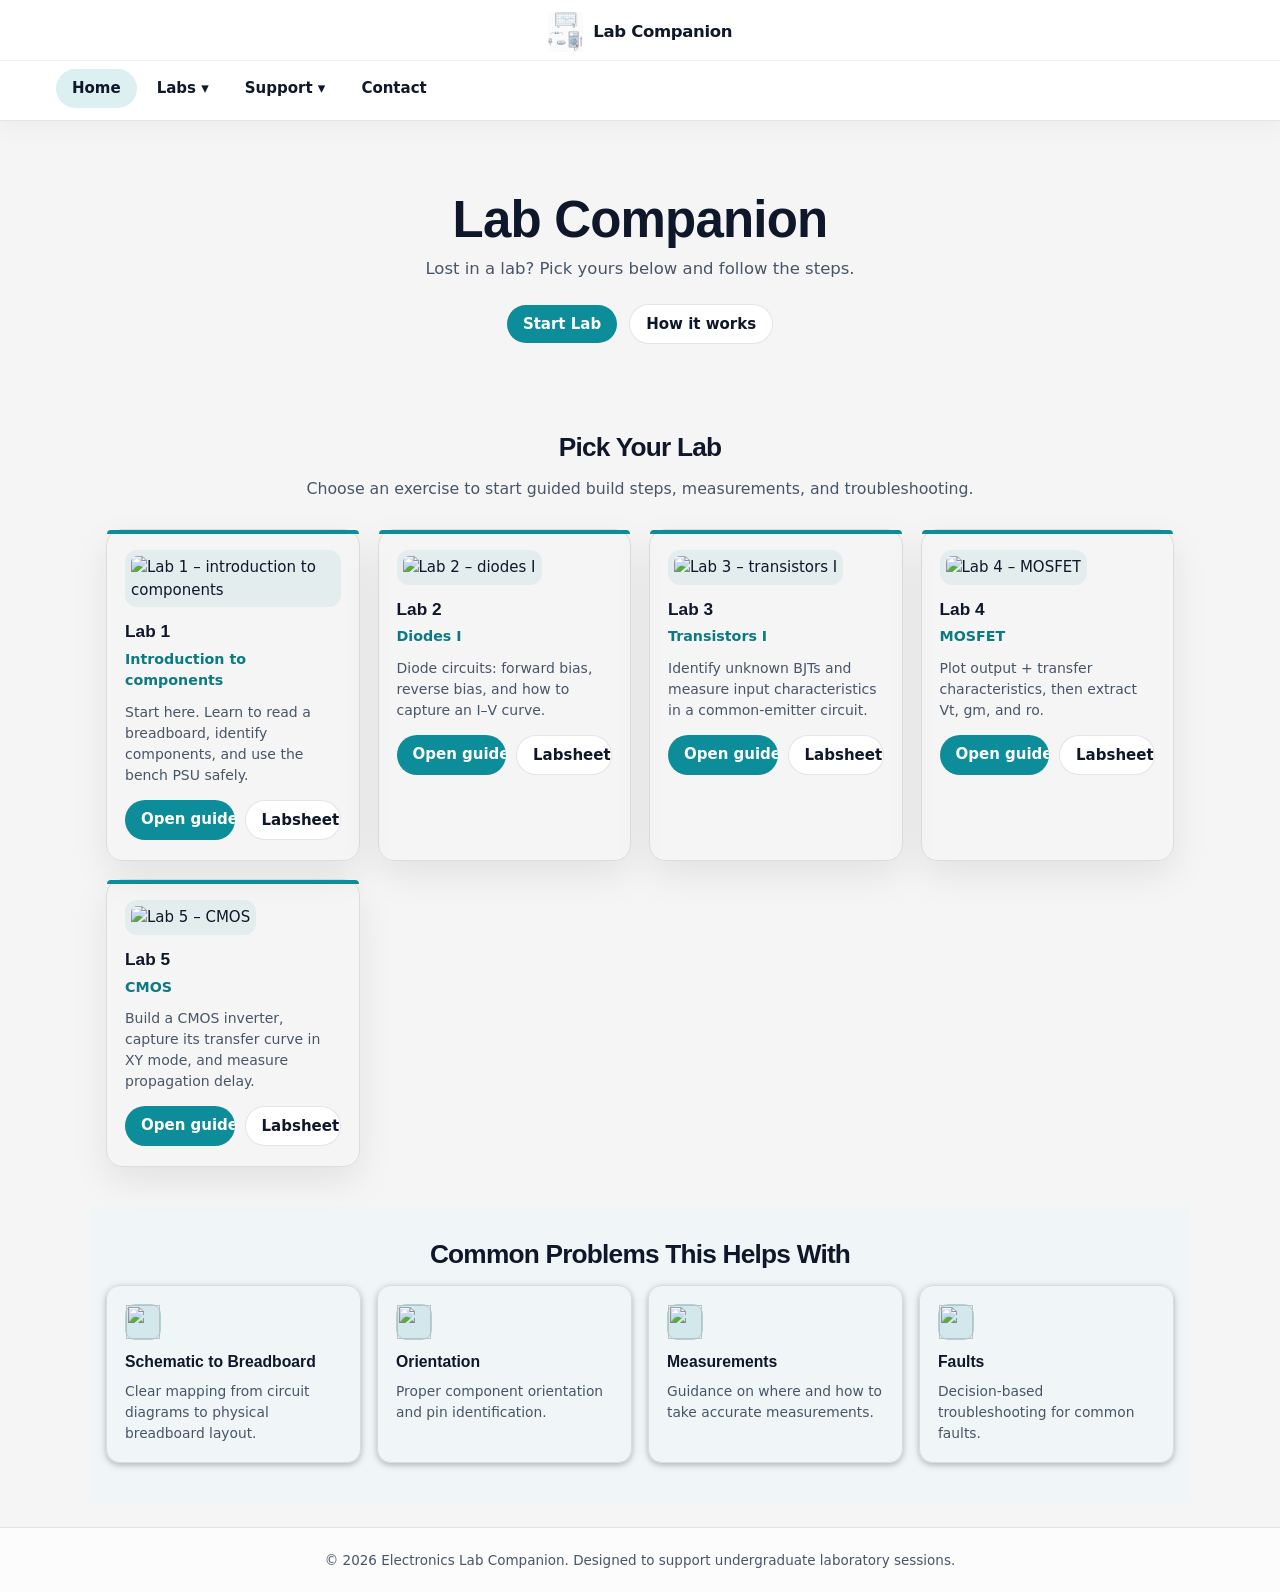
==== index.html @ 5fd256ff "Rename ColHomePage.html to index.html" ====
﻿<!DOCTYPE html>
<html lang="en">
<head>
  <meta charset="UTF-8" />
  <meta name="viewport" content="width=device-width, initial-scale=1.0" />
  <title>Lab Companion</title>

  <link rel="stylesheet" href="https://www.w3schools.com/w3css/4/w3.css" />
  <link rel="stylesheet" href="styles.css" />
</head>
<body>

  <header class="w3-bar header-bar">
    <div class="header-top">
      <a href="ColHomePage.html" class="logo-wrap" aria-label="Go to homepage">
        <img src="logo.png" alt="Lab Companion logo" class="logo-img" />
        <span class="logo-label">Lab Companion</span>
      </a>
    </div>

    <div class="header-bottom">
      <nav class="header-nav" aria-label="Primary navigation">
        <a href="ColHomePage.html" class="w3-button nav-link active">Home</a>
        <div class="w3-dropdown-hover">
          <button type="button" class="w3-button labs-dropdown-trigger">
            Labs ▾
          </button>
          <div class="w3-dropdown-content w3-bar-block w3-white labs-dropdown-menu">
            <a href="Lab1.html" class="w3-bar-item w3-button">Lab 1 – Introduction to components</a>
            <a href="Lab2.html" class="w3-bar-item w3-button">Lab 2 – Diodes I</a>
            <a href="Lab3.html" class="w3-bar-item w3-button">Lab 3 – Transistors I</a>
            <a href="Lab4.html" class="w3-bar-item w3-button">Lab 4 – MOSFET</a>
            <a href="Lab5.html" class="w3-bar-item w3-button">Lab 5 – CMOS</a>
          </div>
        </div>
        <div class="w3-dropdown-hover">
          <button type="button" class="w3-button labs-dropdown-trigger">
            Support ▾
          </button>
          <div class="w3-dropdown-content w3-bar-block w3-white labs-dropdown-menu">
            <a href="Troubleshoot.html" class="w3-bar-item w3-button">Troubleshoot</a>
            <a href="HowItWorks.html" class="w3-bar-item w3-button">How It Works</a>
            <a href="Support.html#faqs" class="w3-bar-item w3-button">FAQs</a>
          </div>
        </div>
        <a href="ContactFeedback.html" class="w3-button nav-link">Contact</a>
      </nav>
    </div>
  </header>

  <section class="w3-container hero-premium">
    <h1 class="hero-title">Lab Companion</h1>
    <p class="hero-tagline">Lost in a lab? Pick yours below and follow the steps.</p>

    <p class="hero-buttons">
      <a href="#pick-labs" class="w3-button btn-start-lab">Start Lab</a>
      <a href="HowItWorks.html" class="w3-button btn-how-it-works">How it works</a>
    </p>
  </section>

  <section id="pick-labs" class="w3-container section-pick-lab">
    <h2 class="section-title">Pick Your Lab</h2>
    <p class="section-subheading">
      Choose an exercise to start guided build steps, measurements, and troubleshooting.
    </p>

    <div class="lab-grid">
      <div class="w3-card lab-card">
        <a href="Lab1.html" class="lab-card-mainlink" aria-label="Open Lab 1 page">
          <span class="lab-icon" aria-hidden="true">
            <img src="images/lab1.png" alt="Lab 1 – introduction to components" />
          </span>
          <h3 class="lab-card-title">Lab 1</h3>
          <p class="lab-card-subtitle">Introduction to components</p>
          <p class="lab-card-desc">
            Start here. Learn to read a breadboard, identify components, and use the bench PSU safely.
          </p>
        </a>
        <div class="lab-card-links" aria-label="Lab 1 links">
          <a class="w3-button btn-start-lab lab-card-btn" href="Lab1.html">Open guide</a>
          <a class="w3-button btn-how-it-works lab-card-btn" href="Lab%201%20-%20Introduction%20to%20components%20v2.docx" target="_blank" rel="noopener">Labsheet</a>
        </div>
      </div>

      <div class="w3-card lab-card">
        <a href="Lab2.html" class="lab-card-mainlink" aria-label="Open Lab 2 page">
          <span class="lab-icon" aria-hidden="true">
            <img src="images/lab2.png" alt="Lab 2 – diodes I" />
          </span>
          <h3 class="lab-card-title">Lab 2</h3>
          <p class="lab-card-subtitle">Diodes I</p>
          <p class="lab-card-desc">
            Diode circuits: forward bias, reverse bias, and how to capture an I–V curve.
          </p>
        </a>
        <div class="lab-card-links" aria-label="Lab 2 links">
          <a class="w3-button btn-start-lab lab-card-btn" href="Lab2.html">Open guide</a>
          <a class="w3-button btn-how-it-works lab-card-btn" href="lab%202%20%20-%20Diodes%20I_v2.docx" target="_blank" rel="noopener">Labsheet</a>
        </div>
      </div>

      <div class="w3-card lab-card">
        <a href="Lab3.html" class="lab-card-mainlink" aria-label="Open Lab 3 page">
          <span class="lab-icon" aria-hidden="true">
            <img src="images/lab3.png" alt="Lab 3 – transistors I" />
          </span>
          <h3 class="lab-card-title">Lab 3</h3>
          <p class="lab-card-subtitle">Transistors I</p>
          <p class="lab-card-desc">
            Identify unknown BJTs and measure input characteristics in a common-emitter circuit.
          </p>
        </a>
        <div class="lab-card-links" aria-label="Lab 3 links">
          <a class="w3-button btn-start-lab lab-card-btn" href="Lab3.html">Open guide</a>
          <a class="w3-button btn-how-it-works lab-card-btn" href="Lab%206%20-%20Transistors%20I_v2.docx" target="_blank" rel="noopener">Labsheet</a>
        </div>
      </div>

      <div class="w3-card lab-card">
        <a href="Lab4.html" class="lab-card-mainlink" aria-label="Open Lab 4 page">
          <span class="lab-icon" aria-hidden="true">
            <img src="images/lab4.png" alt="Lab 4 – MOSFET" />
          </span>
          <h3 class="lab-card-title">Lab 4</h3>
          <p class="lab-card-subtitle">MOSFET</p>
          <p class="lab-card-desc">
            Plot output + transfer characteristics, then extract Vt, gm, and ro.
          </p>
        </a>
        <div class="lab-card-links" aria-label="Lab 4 links">
          <a class="w3-button btn-start-lab lab-card-btn" href="Lab4.html">Open guide</a>
          <a class="w3-button btn-how-it-works lab-card-btn" href="Lab%208%20-%20MOSFET%20v2%20student.docx" target="_blank" rel="noopener">Labsheet</a>
        </div>
      </div>

      <div class="w3-card lab-card">
        <a href="Lab5.html" class="lab-card-mainlink" aria-label="Open Lab 5 page">
          <span class="lab-icon" aria-hidden="true">
            <img src="images/lab5.png" alt="Lab 5 – CMOS" />
          </span>
          <h3 class="lab-card-title">Lab 5</h3>
          <p class="lab-card-subtitle">CMOS</p>
          <p class="lab-card-desc">
            Build a CMOS inverter, capture its transfer curve in XY mode, and measure propagation delay.
          </p>
        </a>
        <div class="lab-card-links" aria-label="Lab 5 links">
          <a class="w3-button btn-start-lab lab-card-btn" href="Lab5.html">Open guide</a>
          <a class="w3-button btn-how-it-works lab-card-btn" href="Week%2027%20-%20CMOS%20updated%20by%20Jarede%20(1).docx" target="_blank" rel="noopener">Labsheet</a>
        </div>
      </div>
    </div>
  </section>

  <section class="w3-container section-common-problems">
    <h2 class="section-title">Common Problems This Helps With</h2>

    <div class="problems-grid">
      <div class="w3-card problem-card">
        <span class="problem-icon" aria-hidden="true">
          <img src="images/problem-icons/schematic.png" alt="" />
        </span>
        <h3 class="problem-card-title">Schematic to Breadboard</h3>
        <p class="problem-card-desc">
          Clear mapping from circuit diagrams to physical breadboard layout.
        </p>
      </div>

      <div class="w3-card problem-card">
        <span class="problem-icon" aria-hidden="true">
          <img src="images/problem-icons/orientation.png" alt="" />
        </span>
        <h3 class="problem-card-title">Orientation</h3>
        <p class="problem-card-desc">
          Proper component orientation and pin identification.
        </p>
      </div>

      <div class="w3-card problem-card">
        <span class="problem-icon" aria-hidden="true">
          <img src="images/problem-icons/measurements.png" alt="" />
        </span>
        <h3 class="problem-card-title">Measurements</h3>
        <p class="problem-card-desc">
          Guidance on where and how to take accurate measurements.
        </p>
      </div>

      <div class="w3-card problem-card">
        <span class="problem-icon" aria-hidden="true">
          <img src="images/problem-icons/faults.png" alt="" />
        </span>
        <h3 class="problem-card-title">Faults</h3>
        <p class="problem-card-desc">
          Decision-based troubleshooting for common faults.
        </p>
      </div>
    </div>
  </section>

  <footer class="site-footer">
    <p class="footer-text">© 2026 Electronics Lab Companion. Designed to support undergraduate laboratory sessions.</p>
  </footer>

  <script src="nav-dropdowns.js"></script>
</body>
</html>
---- styles.css ----
/* =========================
   Theme & base
   ========================= */

:root{
  --bg: #f5f5f5;
  --surface: #ffffff;
  --surface-2: #f0f5f7;
  --text: #0f172a;
  --muted: #475569;
  --accent: #0d8c99;
  --accent-dark: #0b7a85;
  --border: rgba(2, 6, 23, 0.10);
  --shadow: 0 14px 36px rgba(2, 6, 23, 0.08);
}

*,
*::before,
*::after{ box-sizing: border-box; }

html{ scroll-behavior: smooth; }

body{
  margin: 0;
  min-height: 100vh;
  font-family: system-ui, -apple-system, "Segoe UI", Roboto, Ubuntu, "Helvetica Neue", Arial, sans-serif;
  background: var(--bg);
  color: var(--text);
  line-height: 1.5;
}

/* =========================
   Typography: keep headings bold, flatten inline emphasis
   ========================= */

/* Many pages use <strong> for inline emphasis inside body text.
   Flatten that emphasis site-wide so only headings/titles read bold. */
:where(main, footer, .hero-premium, .section-pick-lab, .section-common-problems, .support-wrap, .troubleshoot-wrap, .feedback-wrap) :where(strong, b){
  font-weight: inherit;
}

a:focus,
button:focus{
  outline: 2px solid #0b7a85;
  outline-offset: 3px;
}

/* =========================
   Site header (all pages)
   ========================= */

.header-bar{
  position: sticky;
  top: 0;
  z-index: 50;
  overflow: visible;
  background: rgba(255,255,255,0.92);
  backdrop-filter: blur(10px);
  border-bottom: 1px solid var(--border);
  box-shadow: 0 8px 24px rgba(2, 6, 23, 0.04);
}

.header-top{
  display: flex;
  align-items: center;
  justify-content: center;
  padding: 12px 16px 8px;
  border-bottom: 1px solid rgba(2, 6, 23, 0.06);
}

.header-bottom{
  display: flex;
  flex-wrap: wrap;
  align-items: center;
  justify-content: space-between;
  gap: 10px 16px;
  padding: 8px 16px 12px;
  max-width: 1200px;
  margin: 0 auto;
  overflow: visible;
}

.logo-wrap{
  display: inline-flex;
  align-items: center;
  gap: 10px;
  text-decoration: none;
  color: inherit;
}

.logo-img{ height: 40px; width: auto; display: block; }
.logo-label{ font-weight: 800; font-size: 1.1rem; letter-spacing: -0.02em; }

.header-nav{
  display: flex;
  flex-wrap: wrap;
  align-items: center;
  gap: 4px;
}

/* W3.CSS makes dropdown wrappers static inside .w3-bar.
   Override so the menu can position relative to the trigger. */
.header-bar .header-nav .w3-dropdown-hover{
  position: relative !important;
  float: none !important;
}

.header-nav .w3-dropdown-hover .w3-dropdown-content{
  display: none !important; /* click-only dropdowns */
}

.header-nav .w3-dropdown-hover.is-open .w3-dropdown-content{
  display: block !important;
}

.header-nav .w3-dropdown-hover .labs-dropdown-menu,
.header-nav .w3-dropdown-hover .w3-dropdown-content.labs-dropdown-menu{
  top: calc(100% + 6px);
  left: 0;
  right: auto;
  z-index: 200;
  border-radius: 12px !important;
  overflow: hidden;
  box-shadow: var(--shadow) !important;
  border: 1px solid var(--border);
  min-width: 260px;
}

.nav-link{
  border-radius: 999px !important;
  font-weight: 650 !important;
}
.nav-link.active{
  background: rgba(13, 140, 153, 0.14) !important;
  color: var(--text) !important;
}

.labs-dropdown-trigger{
  border-radius: 999px !important;
  font-weight: 650 !important;
}

/* Auth buttons removed (Sign in / Register) */

/* Lab page contextual header */
.lab-page-nav{
  display: flex;
  flex-wrap: wrap;
  align-items: center;
  justify-content: space-between;
  gap: 12px 16px;
  width: 100%;
}

.back-to-labs{
  font-weight: 700;
  color: var(--accent-dark);
  text-decoration: none;
  border-radius: 999px;
  padding: 6px 12px;
  border: 1px solid rgba(13, 140, 153, 0.35);
  background: rgba(13, 140, 153, 0.08);
}
.back-to-labs:hover{ background: rgba(13, 140, 153, 0.14); }

.lab-context-nav{
  display: flex;
  flex-wrap: wrap;
  align-items: center;
  gap: 6px 10px;
  font-size: 0.95rem;
}
.lab-context-sep{ color: rgba(2, 6, 23, 0.35); user-select: none; }

.lab-context-link{
  color: var(--muted);
  text-decoration: none;
  font-weight: 650;
  padding: 4px 6px;
  border-radius: 8px;
}
.lab-context-link:hover{
  color: var(--text);
  background: rgba(2, 6, 23, 0.05);
}
.lab-context-link.active{ color: var(--accent-dark); font-weight: 800; }

/* =========================
   Lab pages (shared)
   ========================= */

.lab-page-wrap{
  max-width: 1100px;
  margin: 0 auto;
  padding: 20px 16px 48px;
}

.lab-header-bar{
  border-radius: 16px !important;
  box-shadow: var(--shadow) !important;
  border: 1px solid var(--border) !important;
  margin-bottom: 22px;
  overflow: hidden;
}

.lab-header-title{
  margin: 0 0 6px;
  font-size: 1.55rem;
  font-weight: 900;
  letter-spacing: -0.02em;
}
.lab-breadcrumb{ margin: 0 0 4px; color: var(--muted); font-size: 0.9rem; }

.lab-progress-track{
  height: 10px;
  border-radius: 999px;
  overflow: hidden;
  margin-top: 6px;
}
.lab-progress-fill{
  height: 100%;
  width: 0%;
  border-radius: 999px;
  background: linear-gradient(90deg, var(--accent), #34d399);
  transition: width 0.25s ease;
}

.lab-section-title{ margin-top: 0; font-size: 1.25rem; font-weight: 800; }
.lab-section-subtitle{ margin: -6px 0 14px; color: var(--muted); font-size: 0.95rem; }

.lab-mlo{
  margin-top: 6px;
  margin-bottom: 10px;
  font-size: 1rem;          /* match normal body text size */
  line-height: 1.5;
  color: var(--text);
}

.lab-two-col{ display: grid; grid-template-columns: 1fr 1fr; gap: 16px; }
@media (max-width: 800px){ .lab-two-col{ grid-template-columns: 1fr; } }

.checklist-option{
  display: flex;
  align-items: flex-start;
  gap: 10px;
  cursor: pointer;
  font-weight: 500;
}
.checklist-option input{ margin-top: 4px; flex-shrink: 0; }

.progress-check{
  display: flex;
  align-items: flex-start;
  gap: 10px;
  margin-top: 14px;
  font-weight: 650;
  cursor: pointer;
}

.lab-video-item{
  cursor: pointer;
  border: 1px dashed rgba(2, 6, 23, 0.20);
  border-radius: 12px;
  transition: border-color 0.15s ease, background 0.15s ease;
}
.lab-video-item:hover{
  border-color: rgba(13, 140, 153, 0.45);
  background: rgba(13, 140, 153, 0.04);
}

.lab-quiz-options{ display: flex; flex-direction: column; gap: 8px; margin: 12px 0; }
.lab-quiz-feedback{
  margin-top: 12px;
  padding: 12px 14px;
  border-radius: 12px;
  background: rgba(13, 140, 153, 0.08);
  border: 1px solid rgba(13, 140, 153, 0.20);
  font-size: 0.95rem;
  line-height: 1.45;
}
.lab-reflection-list{ margin: 0; padding-left: 1.2rem; }

/* Stepper */
.lab-stepper{ display: flex; flex-direction: column; gap: 10px; margin-top: 10px; }
.lab-stepper-top{ display: flex; align-items: baseline; justify-content: space-between; gap: 12px; flex-wrap: wrap; }
.lab-step-badge{
  display: inline-flex;
  align-items: center;
  gap: 8px;
  padding: 6px 12px;
  border-radius: 999px;
  border: 1px solid rgba(2, 6, 23, 0.15);
  background: rgba(13, 140, 153, 0.10);
  font-weight: 700;
}
.lab-step-title{ color: rgba(2, 6, 23, 0.70); font-weight: 650; }

/* Hide step title text (e.g., "Before You Start") */
#step-title,
.lab-step-title{
  display: none !important;
}
.lab-stepper-buttons{ display: flex; gap: 10px; flex-wrap: wrap; }
.lab-step-btn{
  border-radius: 999px;
  border: 1px solid rgba(2, 6, 23, 0.20);
  background: #fff;
  padding: 8px 12px;
  cursor: pointer;
  font-weight: 650;
}
.lab-step-btn.active{ background: rgba(13, 140, 153, 0.15); border-color: rgba(13, 140, 153, 0.45); }
.lab-nav-buttons{ display: flex; justify-content: space-between; gap: 10px; margin: 18px 0 26px; }
.lab-nav-buttons .w3-button[disabled]{ opacity: 0.5; cursor: not-allowed; }

.btn-start-lab{
  border-radius: 999px !important;
  font-weight: 800 !important;
  background: var(--accent) !important;
  color: #ffffff !important;
}
.btn-start-lab:hover{ background: var(--accent-dark) !important; }

.btn-how-it-works{
  border-radius: 999px !important;
  font-weight: 700 !important;
  border: 1px solid var(--border) !important;
  background: #fff !important;
}

/* =========================
   Homepage hero
   ========================= */

.hero-premium{
  position: relative;
  padding: 72px 24px 56px;
  max-width: 1100px;
  margin: 0 auto;
  text-align: center;
}

.hero-title{
  font-size: clamp(2.2rem, 4vw, 3.4rem);
  font-weight: 900;
  letter-spacing: -0.8px;
  margin: 0 0 10px;
  line-height: 1.05;
  color: var(--text);
}

.hero-tagline{
  color: var(--muted);
  font-size: 1.1rem;
  margin: 0 auto 22px;
  max-width: 640px;
  line-height: 1.55;
}

.hero-buttons{
  display: flex;
  flex-wrap: wrap;
  gap: 12px;
  justify-content: center;
  align-items: center;
  margin: 0;
}

/* =========================
   Homepage sections
   ========================= */

.section-pick-lab,
.section-common-problems{
  max-width: 1100px;
  margin: 0 auto;
  padding: 28px 16px 40px;
}

.section-common-problems{ background: var(--surface-2); }

.section-title{
  text-align: center;
  font-size: 1.75rem;
  font-weight: 900;
  letter-spacing: -0.03em;
  margin: 0 0 10px;
}

.section-subheading{
  text-align: center;
  color: var(--muted);
  max-width: 720px;
  margin: 0 auto 28px;
  font-size: 1.05rem;
}

.lab-grid{
  display: grid;
  grid-template-columns: repeat(auto-fit, minmax(240px, 1fr));
  gap: 18px;
}

.lab-card{
  position: relative;
  display: block;
  text-decoration: none;
  color: inherit;
  border-radius: 16px !important;
  padding: 20px 18px !important;
  border: 1px solid var(--border) !important;
  box-shadow: var(--shadow) !important;
  transition: transform 0.15s ease, box-shadow 0.15s ease;
}

.lab-card::before{
  content: "";
  position: absolute;
  top: 0;
  left: 0;
  width: 100%;
  height: 4px;
  background: var(--accent);
  border-radius: 16px 16px 0 0;
  pointer-events: none;
}

.lab-card:hover{
  transform: translateY(-3px);
  box-shadow: 0 20px 44px rgba(2, 6, 23, 0.12) !important;
}

.lab-card-mainlink{
  display: block;
  text-decoration: none;
  color: inherit;
}

.lab-card-links{
  display: flex;
  gap: 10px;
  margin-top: 14px;
}

.lab-card-btn{
  flex: 1 1 auto;
  text-align: center;
}

.lab-icon{ display: block; margin-bottom: 12px; }
.lab-icon img{
  width: 56px;
  height: 56px;
  object-fit: contain;
  border-radius: 12px;
  background: rgba(13, 140, 153, 0.08);
  padding: 6px;
}

.support-emoji{ font-size: 2rem; line-height: 1; }

.lab-card-title{ margin: 0 0 4px; font-size: 1.15rem; font-weight: 900; }
.lab-card-subtitle{ margin: 0 0 10px; color: var(--accent-dark); font-weight: 700; font-size: 0.95rem; }
.lab-card-desc{ margin: 0; color: var(--muted); font-size: 14px; }

.problems-grid{
  display: grid;
  grid-template-columns: repeat(auto-fit, minmax(220px, 1fr));
  gap: 16px;
}

.problem-card{
  border-radius: 14px !important;
  padding: 18px !important;
  border: 1px solid var(--border) !important;
}

.problem-icon{
  display: flex;
  align-items: center;
  justify-content: center;
  font-size: 22px;
  width: 36px;
  height: 36px;
  border-radius: 10px;
  margin-bottom: 10px;
  background: rgba(13, 140, 153, 0.12);
  border: 1px solid rgba(13, 140, 153, 0.22);
}

/* Allow using images instead of emoji in problem icons */
.problem-icon img{
  width: 100%;
  height: 100%;
  object-fit: contain;
  display: block;
}

.problem-card-title{ margin: 0 0 8px; font-size: 1.05rem; font-weight: 800; }
.problem-card-desc{ margin: 0; color: var(--muted); font-size: 0.92rem; }

.site-footer{
  border-top: 1px solid var(--border);
  background: rgba(255, 255, 255, 0.7);
  padding: 22px 16px;
  margin-top: 24px;
}
.footer-text{ margin: 0; text-align: center; color: var(--muted); font-size: 0.9rem; }

/* =========================
   Support / How it works
   ========================= */

.support-wrap{
  max-width: 1000px;
  margin: 0 auto;
  padding: 32px 16px 48px;
}

.support-title{ margin: 0 0 10px; font-size: 2rem; font-weight: 900; letter-spacing: -0.03em; }
.support-subtitle{ margin: 0 0 28px; color: var(--muted); max-width: 720px; }

.support-grid{
  display: grid;
  grid-template-columns: repeat(auto-fit, minmax(260px, 1fr));
  gap: 18px;
}

.how-steps-grid{ grid-template-columns: repeat(2, 1fr); }

.support-link{
  display: inline-block;
  margin-top: 12px;
  font-weight: 700;
  color: var(--accent-dark);
  text-decoration: none;
}
.support-link:hover{ text-decoration: underline; }

/* =========================
   Troubleshoot
   ========================= */

.troubleshoot-wrap{
  max-width: 900px;
  margin: 0 auto;
  padding: 32px 16px 48px;
}
.troubleshoot-title{ margin: 0 0 10px; font-size: 2rem; font-weight: 900; }
.troubleshoot-subtitle{ margin: 0 0 20px; color: var(--muted); }

.troubleshoot-controls{
  background: var(--surface);
  border: 1px solid var(--border);
  border-radius: 14px;
  padding: 16px 18px;
  box-shadow: var(--shadow);
}
.troubleshoot-label{ display: block; font-weight: 700; margin-bottom: 6px; font-size: 0.95rem; }

.troubleshoot-select{
  width: 100%;
  max-width: 420px;
  padding: 10px 12px;
  border-radius: 10px;
  border: 1px solid var(--border);
  font-size: 1rem;
}

.filter-row{ display: flex; flex-wrap: wrap; gap: 8px; }
.filter-chip{
  border-radius: 999px;
  border: 1px solid var(--border);
  background: #fff;
  padding: 8px 14px;
  cursor: pointer;
  font-weight: 650;
}
.filter-chip.active{ background: rgba(13, 140, 153, 0.15); border-color: rgba(13, 140, 153, 0.45); }

.summary-line{ color: var(--muted); font-size: 0.95rem; }

.accordion-wrap{ display: flex; flex-direction: column; gap: 10px; }

.accordion-item{
  border: 1px solid var(--border);
  border-radius: 12px;
  padding: 0 4px;
  background: var(--surface);
  box-shadow: 0 6px 18px rgba(2, 6, 23, 0.04);
}

.accordion-summary{ cursor: pointer; font-weight: 800; padding: 12px 10px; }

.accordion-content{
  padding: 0 10px 14px;
  border-top: 1px solid rgba(2, 6, 23, 0.06);
}

.issue-meta{
  display: flex;
  flex-wrap: wrap;
  align-items: center;
  gap: 10px;
  margin-bottom: 10px;
}

.tag-badge{
  display: inline-block;
  padding: 4px 10px;
  border-radius: 999px;
  font-size: 0.8rem;
  font-weight: 800;
  background: rgba(13, 140, 153, 0.12);
  border: 1px solid rgba(13, 140, 153, 0.25);
}

.trouble-detail-card{
  border-radius: 10px;
  border: 1px dashed rgba(2, 6, 23, 0.15);
  border-left: 4px solid #0d8c99;
  padding: 12px 14px;
  background: #ffffff;
}

.warning-note{ display: block; font-weight: 800; margin-bottom: 10px; color: #b45309; }

.note-block{
  margin-top: 10px;
  padding: 10px 12px;
  border-radius: 10px;
  background: #fff;
  border: 1px solid var(--border);
  font-size: 0.95rem;
}

.empty-state{
  margin: 0;
  text-align: center;
  padding: 28px 16px;
  color: var(--muted);
  border: 1px dashed var(--border);
  border-radius: 12px;
  background: rgba(255, 255, 255, 0.6);
}

/* =========================
   Contact / feedback
   ========================= */

.feedback-wrap{
  max-width: 720px;
  margin: 0 auto;
  padding: 32px 16px 48px;
}

.feedback-title{ margin: 0 0 10px; font-size: 1.85rem; font-weight: 900; }
.feedback-subtitle{ margin: 0 0 24px; color: var(--muted); }

.feedback-section{
  margin-bottom: 28px;
  padding: 18px 18px 4px;
  border-radius: 14px;
  border: 1px solid var(--border);
  background: var(--surface);
  box-shadow: var(--shadow);
}

.feedback-section-title{ margin: 0 0 14px; font-size: 1.15rem; font-weight: 800; }
.feedback-row{ margin-bottom: 16px; }
.feedback-label{ display: block; font-weight: 700; margin-bottom: 6px; font-size: 0.95rem; }

.feedback-textarea,
.feedback-select{
  width: 100%;
  padding: 10px 12px;
  border-radius: 10px;
  border: 1px solid var(--border);
  font-family: inherit;
  font-size: 1rem;
}
.feedback-textarea{ min-height: 100px; resize: vertical; }

.star-rating{ display: flex; gap: 6px; }
.star-btn{
  border: none;
  background: none;
  cursor: pointer;
  font-size: 1.6rem;
  line-height: 1;
  color: rgba(2, 6, 23, 0.25);
  padding: 4px;
}
.star-btn.active{ color: #f59e0b; }

/* =========================
   Expected result instructional box
   ========================= */

.expected-result-box {
background-color: #e8f5e9;
border-left: 6px solid #2e7d32;
padding: 12px 14px;
margin: 14px 0;
border-radius: 6px;
font-size: 0.95rem;
}

.expected-result-box strong {
display: block;
margin-bottom: 4px;
font-weight: 600;
}

.common-mistake-box {
background-color: #fff8e1;
border-left: 6px solid #f9a825;
padding: 12px 14px;
margin: 14px 0;
border-radius: 6px;
font-size: 0.95rem;
}

.lab-tip-box {
background-color: #e3f2fd;
border-left: 6px solid #1565c0;
padding: 12px 14px;
margin: 14px 0;
border-radius: 6px;
font-size: 0.95rem;
}

/* Ensure callout labels stay emphasized even with inline-strong flattening */
.common-mistake-box strong,
.lab-tip-box strong{
  display: block;
  margin-bottom: 4px;
  font-weight: 600;
}

/* Hide unused auth actions (Sign in / Register) */
.header-actions{
  display: none !important;
}

/* Utility: prevent awkward line breaks in engineering notation */
.nowrap{ white-space: nowrap; }
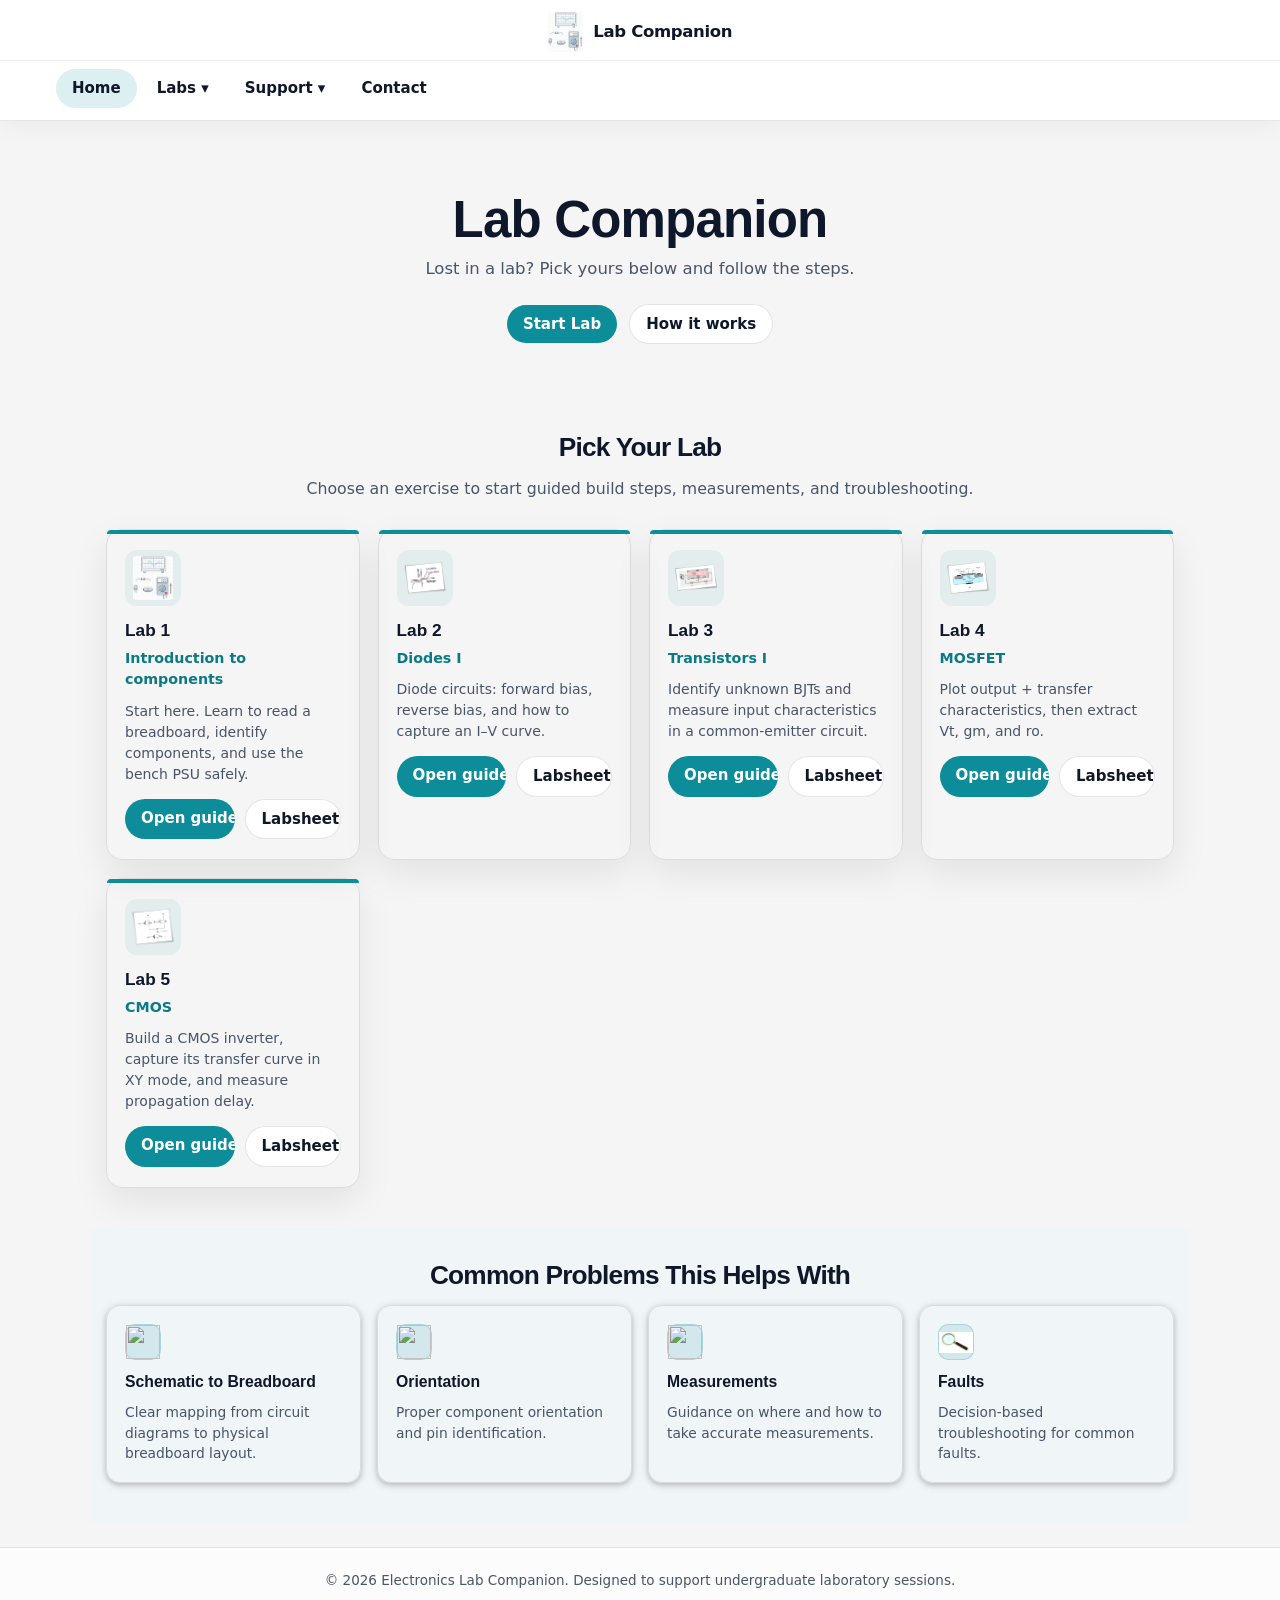
==== commit bf809709: "Update image paths to remove 'images/' prefix" ====
--- a/index.html
+++ b/index.html
@@ -68,7 +68,7 @@
       <div class="w3-card lab-card">
         <a href="Lab1.html" class="lab-card-mainlink" aria-label="Open Lab 1 page">
           <span class="lab-icon" aria-hidden="true">
-            <img src="images/lab1.png" alt="Lab 1 – introduction to components" />
+            <img src="lab1.png" alt="Lab 1 – introduction to components" />
           </span>
           <h3 class="lab-card-title">Lab 1</h3>
           <p class="lab-card-subtitle">Introduction to components</p>
@@ -85,7 +85,7 @@
       <div class="w3-card lab-card">
         <a href="Lab2.html" class="lab-card-mainlink" aria-label="Open Lab 2 page">
           <span class="lab-icon" aria-hidden="true">
-            <img src="images/lab2.png" alt="Lab 2 – diodes I" />
+            <img src="lab2.png" alt="Lab 2 – diodes I" />
           </span>
           <h3 class="lab-card-title">Lab 2</h3>
           <p class="lab-card-subtitle">Diodes I</p>
@@ -102,7 +102,7 @@
       <div class="w3-card lab-card">
         <a href="Lab3.html" class="lab-card-mainlink" aria-label="Open Lab 3 page">
           <span class="lab-icon" aria-hidden="true">
-            <img src="images/lab3.png" alt="Lab 3 – transistors I" />
+            <img src="lab3.png" alt="Lab 3 – transistors I" />
           </span>
           <h3 class="lab-card-title">Lab 3</h3>
           <p class="lab-card-subtitle">Transistors I</p>
@@ -119,7 +119,7 @@
       <div class="w3-card lab-card">
         <a href="Lab4.html" class="lab-card-mainlink" aria-label="Open Lab 4 page">
           <span class="lab-icon" aria-hidden="true">
-            <img src="images/lab4.png" alt="Lab 4 – MOSFET" />
+            <img src="lab4.png" alt="Lab 4 – MOSFET" />
           </span>
           <h3 class="lab-card-title">Lab 4</h3>
           <p class="lab-card-subtitle">MOSFET</p>
@@ -136,7 +136,7 @@
       <div class="w3-card lab-card">
         <a href="Lab5.html" class="lab-card-mainlink" aria-label="Open Lab 5 page">
           <span class="lab-icon" aria-hidden="true">
-            <img src="images/lab5.png" alt="Lab 5 – CMOS" />
+            <img src="lab5.png" alt="Lab 5 – CMOS" />
           </span>
           <h3 class="lab-card-title">Lab 5</h3>
           <p class="lab-card-subtitle">CMOS</p>
@@ -158,7 +158,7 @@
     <div class="problems-grid">
       <div class="w3-card problem-card">
         <span class="problem-icon" aria-hidden="true">
-          <img src="images/problem-icons/schematic.png" alt="" />
+          <img src="problem-icons/schematic.png" alt="" />
         </span>
         <h3 class="problem-card-title">Schematic to Breadboard</h3>
         <p class="problem-card-desc">
@@ -168,7 +168,7 @@
 
       <div class="w3-card problem-card">
         <span class="problem-icon" aria-hidden="true">
-          <img src="images/problem-icons/orientation.png" alt="" />
+          <img src="problem-icons/orientation.png" alt="" />
         </span>
         <h3 class="problem-card-title">Orientation</h3>
         <p class="problem-card-desc">
@@ -178,7 +178,7 @@
 
       <div class="w3-card problem-card">
         <span class="problem-icon" aria-hidden="true">
-          <img src="images/problem-icons/measurements.png" alt="" />
+          <img src="problem-icons/measurements.png" alt="" />
         </span>
         <h3 class="problem-card-title">Measurements</h3>
         <p class="problem-card-desc">
@@ -188,7 +188,7 @@
 
       <div class="w3-card problem-card">
         <span class="problem-icon" aria-hidden="true">
-          <img src="images/problem-icons/faults.png" alt="" />
+          <img src="faults.png" alt="" />
         </span>
         <h3 class="problem-card-title">Faults</h3>
         <p class="problem-card-desc">
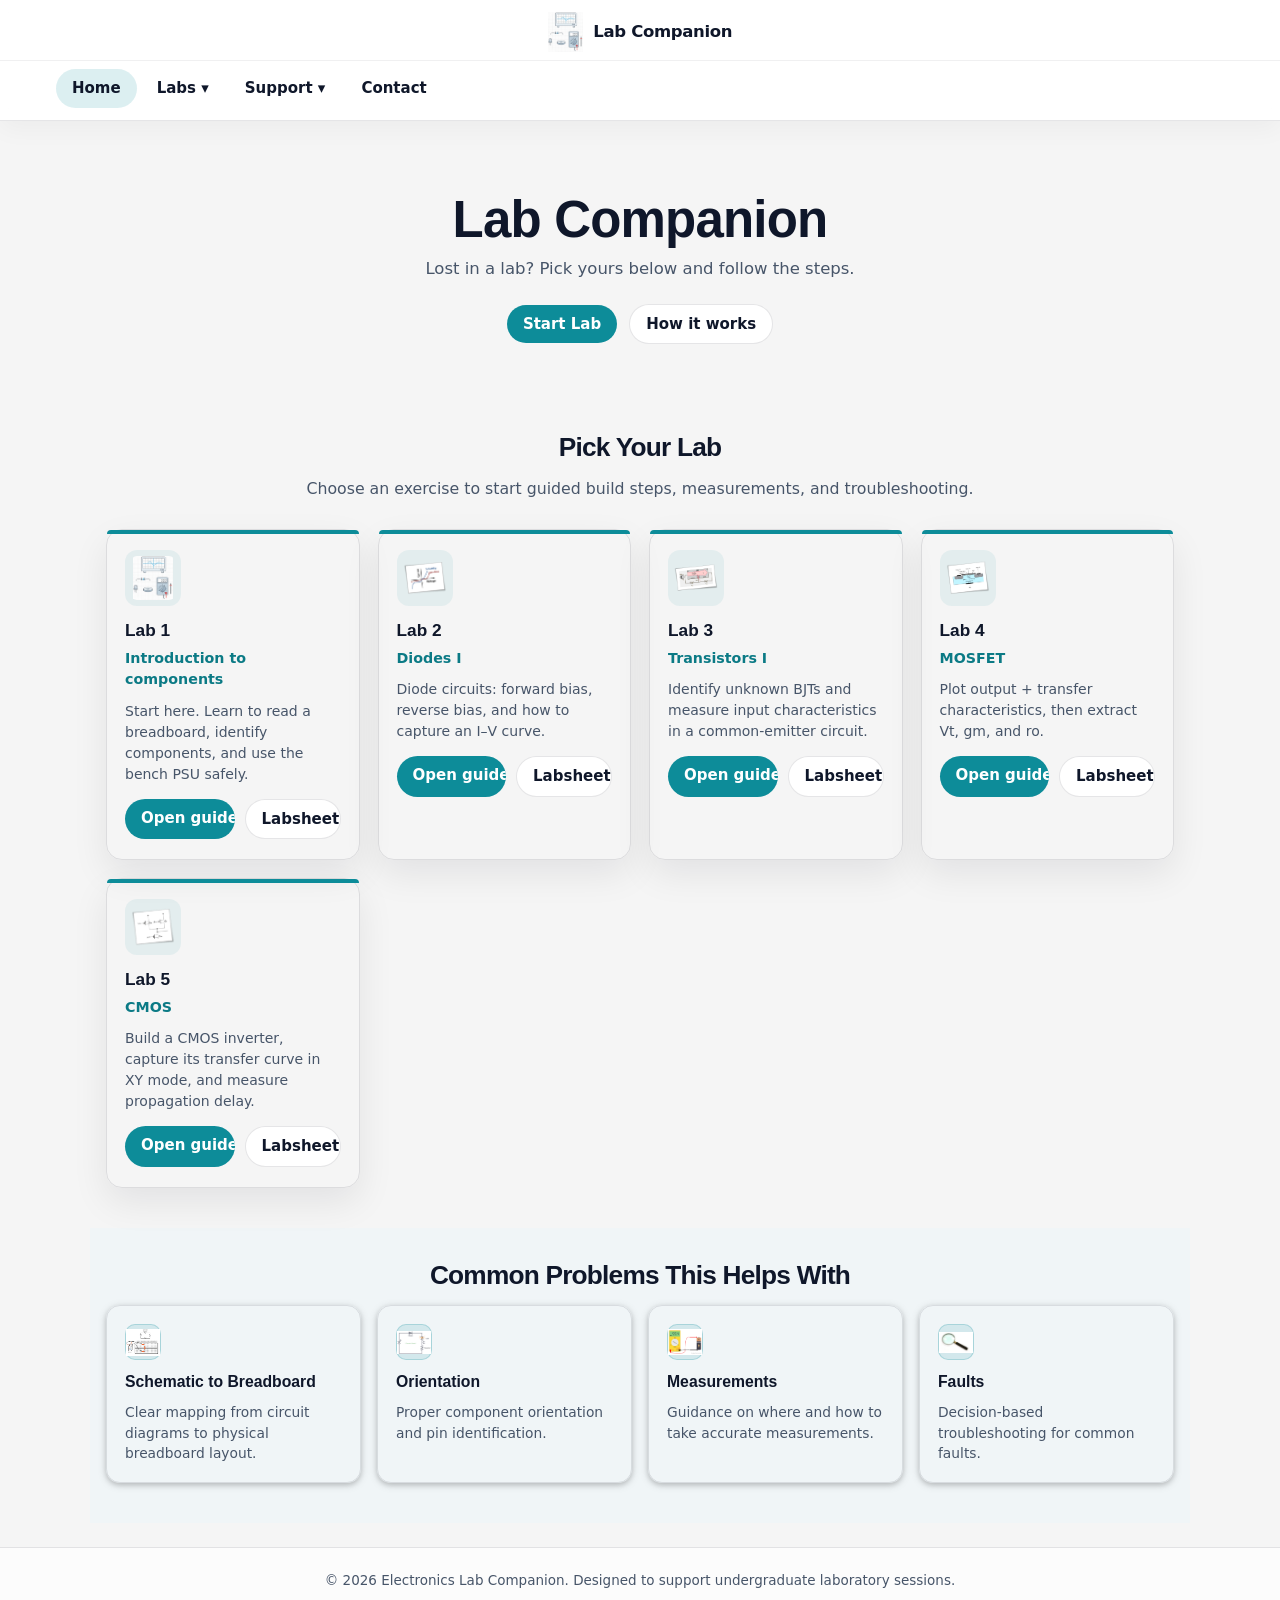
==== commit 0a9dace3: "Update image source paths for problem icons" ====
--- a/index.html
+++ b/index.html
@@ -158,7 +158,7 @@
     <div class="problems-grid">
       <div class="w3-card problem-card">
         <span class="problem-icon" aria-hidden="true">
-          <img src="problem-icons/schematic.png" alt="" />
+          <img src="schematic.png" alt="" />
         </span>
         <h3 class="problem-card-title">Schematic to Breadboard</h3>
         <p class="problem-card-desc">
@@ -168,7 +168,7 @@
 
       <div class="w3-card problem-card">
         <span class="problem-icon" aria-hidden="true">
-          <img src="problem-icons/orientation.png" alt="" />
+          <img src="orientation.png" alt="" />
         </span>
         <h3 class="problem-card-title">Orientation</h3>
         <p class="problem-card-desc">
@@ -178,7 +178,7 @@
 
       <div class="w3-card problem-card">
         <span class="problem-icon" aria-hidden="true">
-          <img src="problem-icons/measurements.png" alt="" />
+          <img src="measurements.png" alt="" />
         </span>
         <h3 class="problem-card-title">Measurements</h3>
         <p class="problem-card-desc">
